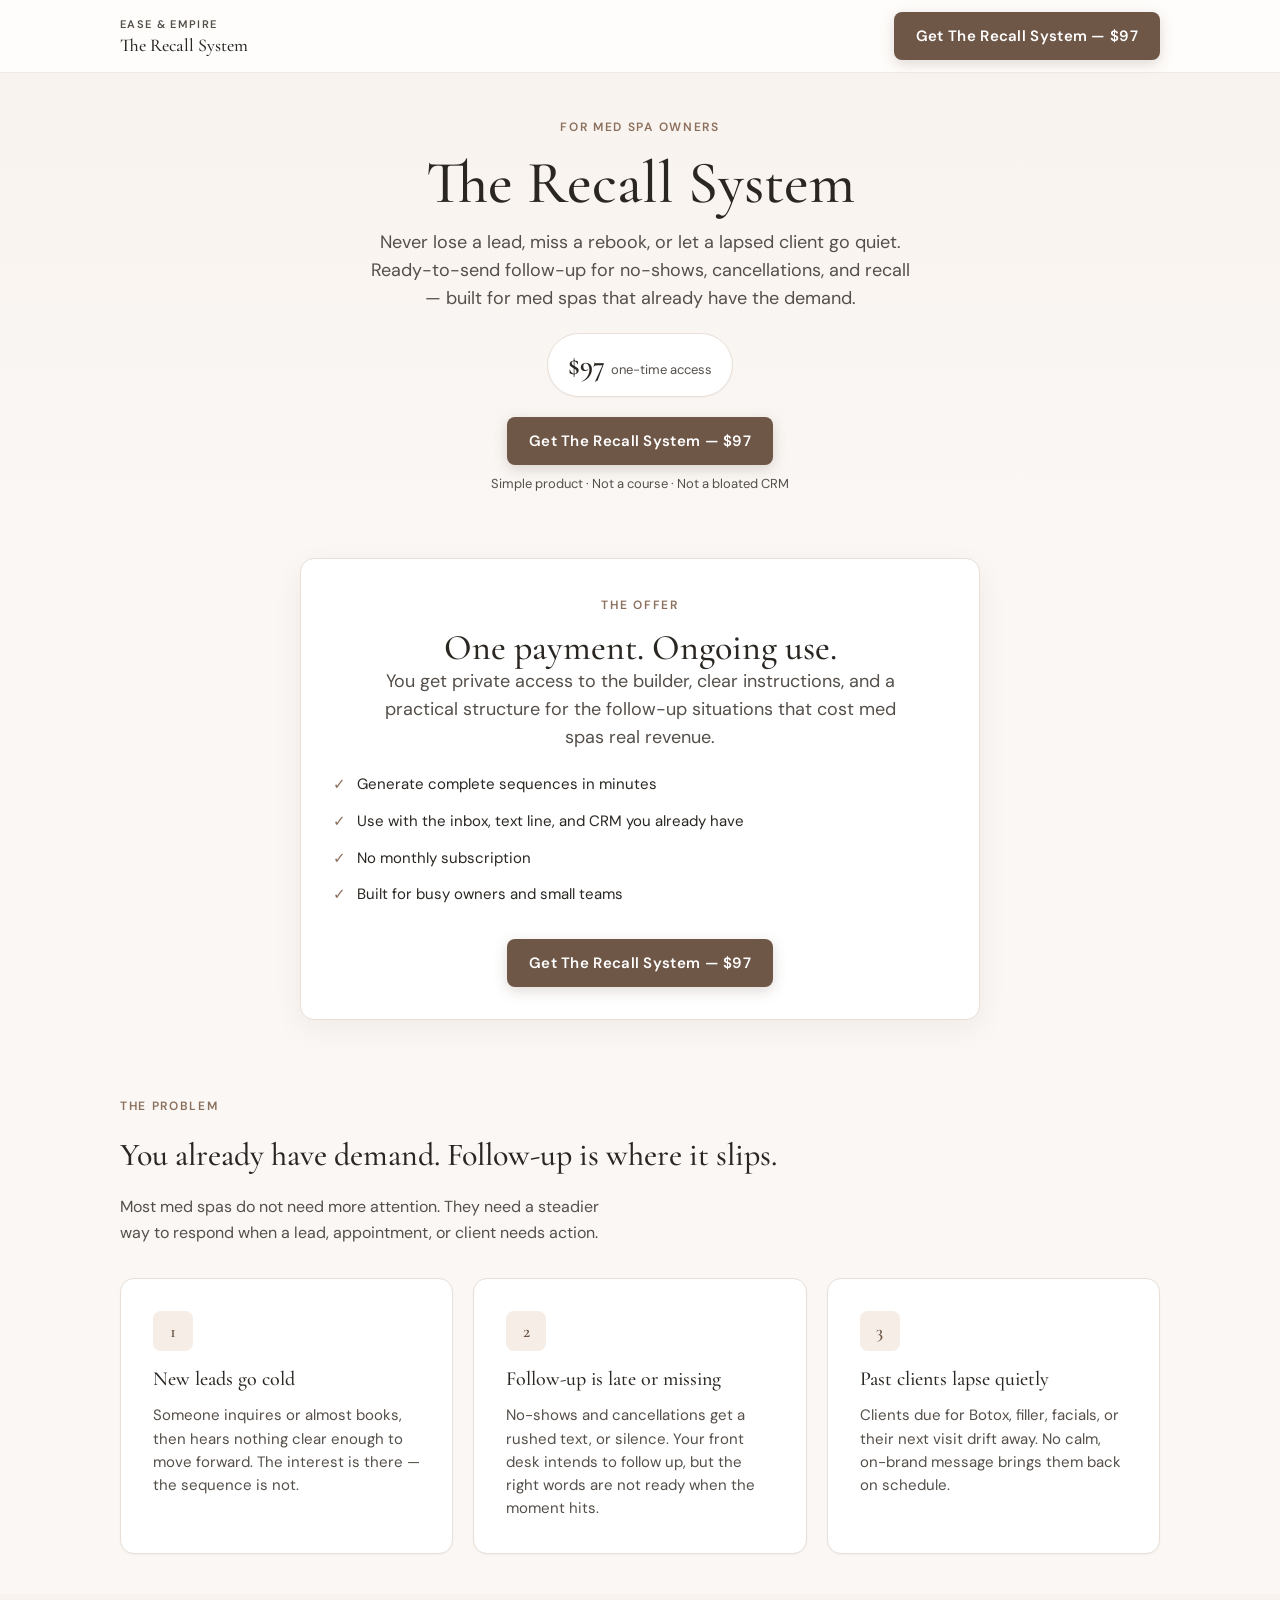
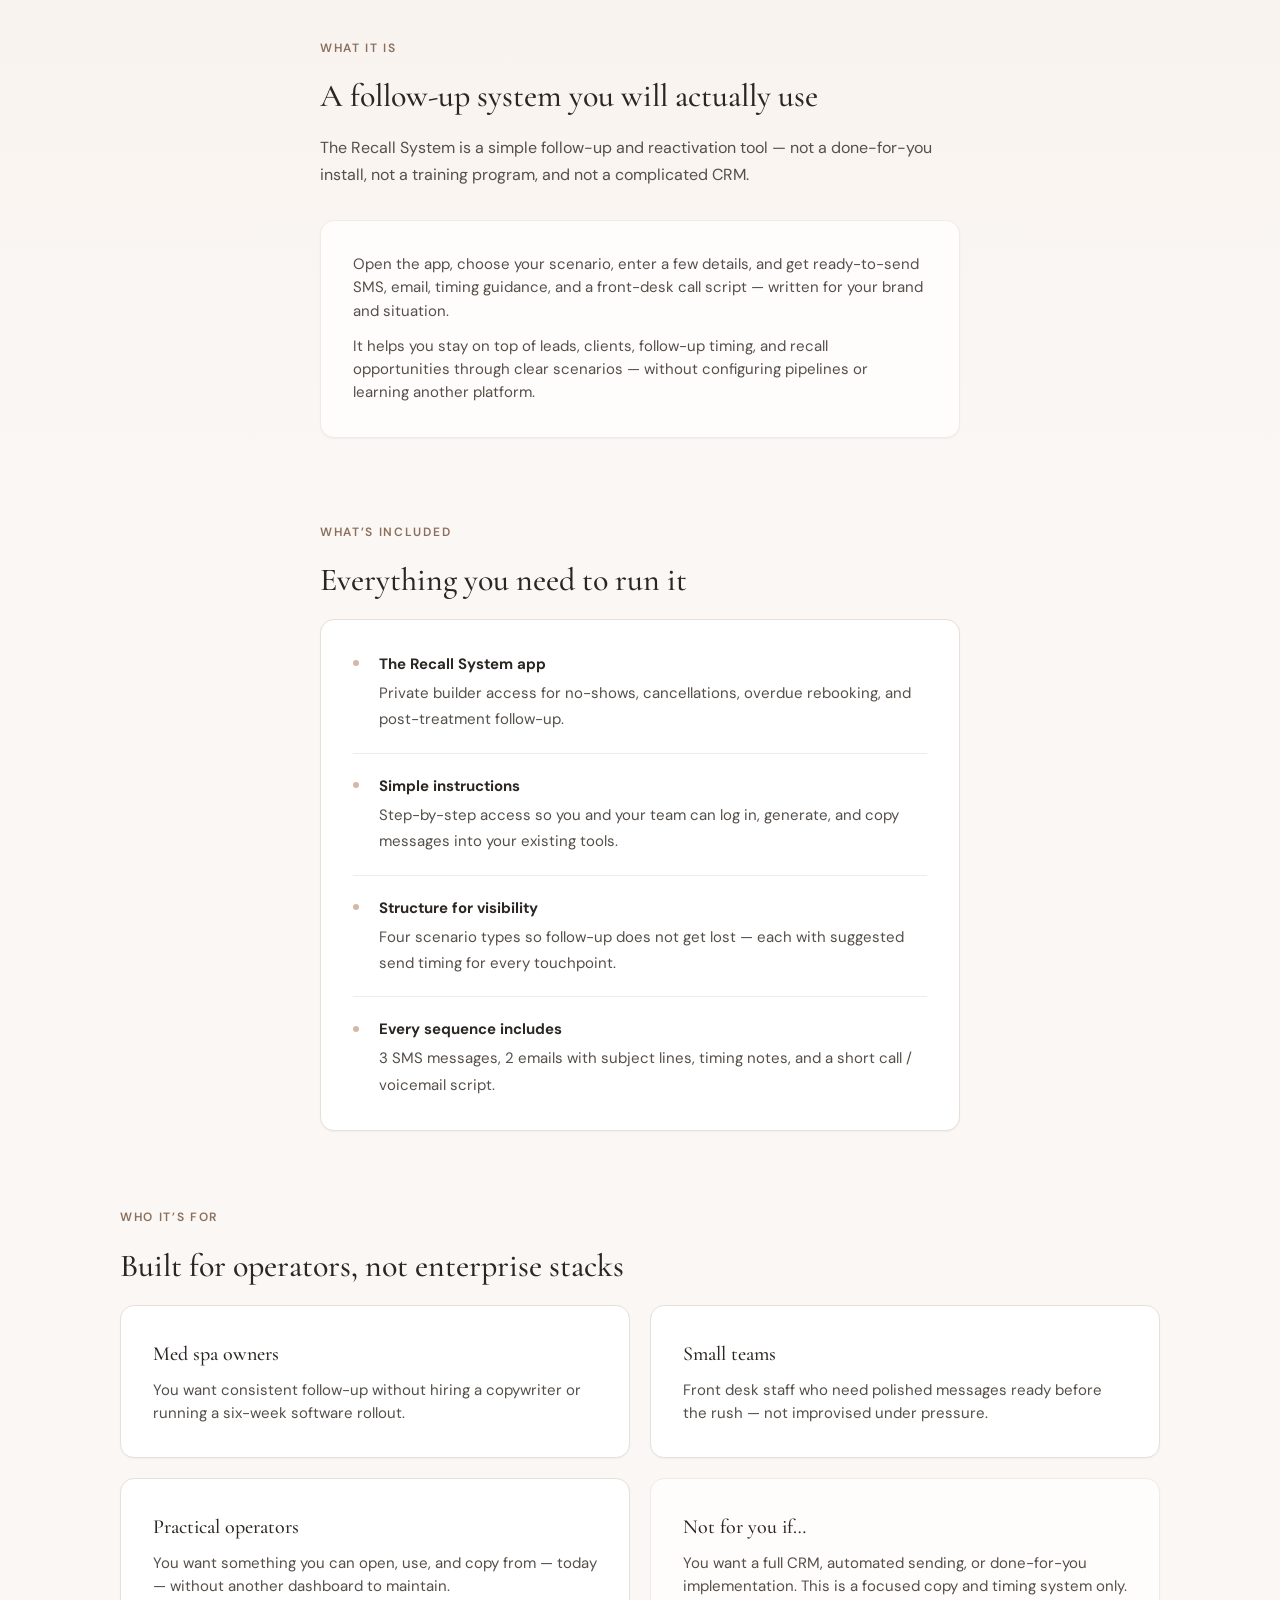
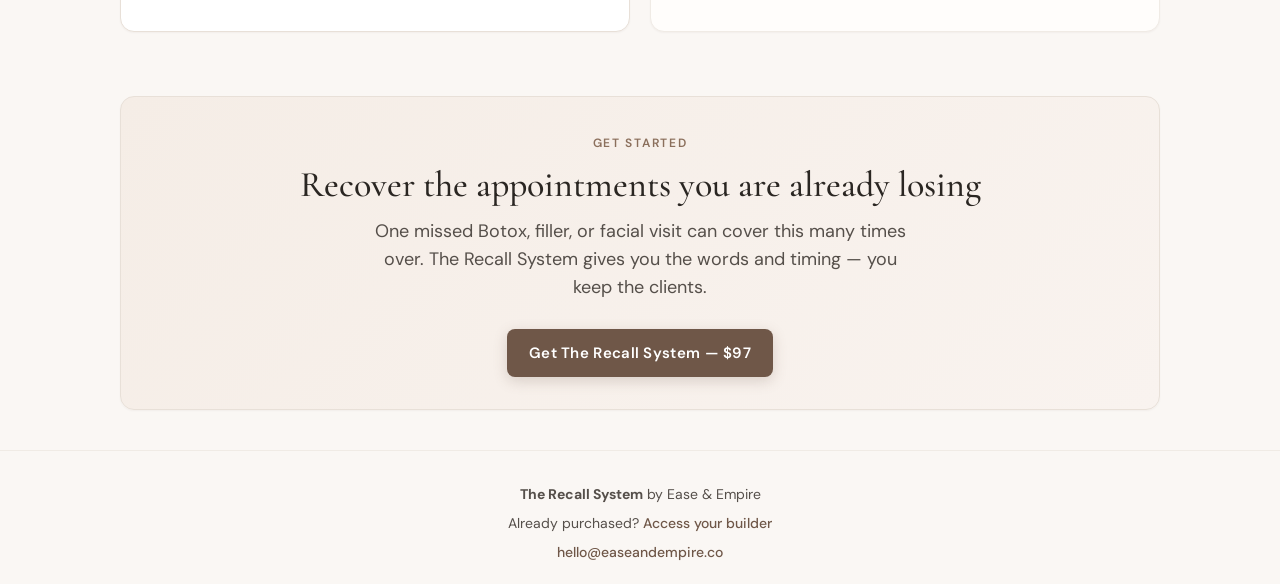
==== index.html @ 907afebf "Initial commit: The Recall System product site. Standalone sales page, thank-you access, and follow-" ====
<!DOCTYPE html>
<html lang="en">
<head>
  <meta charset="UTF-8">
  <meta name="viewport" content="width=device-width, initial-scale=1.0">
  <title>The Recall System — Follow-Up for Med Spas | Ease &amp; Empire</title>
  <meta name="description" content="Never lose a lead, book more appointments, and recall lapsed clients. A simple follow-up system for med spa owners — $97 one-time.">
  <link rel="stylesheet" href="css/recall.css">
</head>
<body>
  <header class="site-header">
    <div class="site-header__inner">
      <a href="index.html" class="site-brand">
        <span class="site-brand__parent">Ease &amp; Empire</span>
        <span class="site-brand__product">The Recall System</span>
      </a>
      <a href="https://buy.stripe.com/7sY4gA5E9abnetA31n5c40f" class="btn btn--primary">Get The Recall System — $97</a>
    </div>
  </header>

  <main>
    <!-- Hero -->
    <section class="hero section--rose">
      <div class="shell hero__inner">
        <p class="eyebrow">For med spa owners</p>
        <h1 class="display display--xl">The Recall System</h1>
        <p class="lead">
          Never lose a lead, miss a rebook, or let a lapsed client go quiet. Ready-to-send follow-up for no-shows, cancellations, and recall — built for med spas that already have the demand.
        </p>
        <div class="offer-badge" aria-label="Price">
          <span class="offer-badge__price">$97</span>
          <span class="offer-badge__term">one-time access</span>
        </div>
        <div class="hero__cta">
          <a href="https://buy.stripe.com/7sY4gA5E9abnetA31n5c40f" class="btn btn--primary">Get The Recall System — $97</a>
          <p class="hero__note">Simple product · Not a course · Not a bloated CRM</p>
        </div>
      </div>
    </section>

    <!-- Offer -->
    <section class="section section--tight" id="offer" aria-labelledby="offer-heading">
      <div class="shell">
        <div class="offer-panel">
          <p class="eyebrow">The offer</p>
          <h2 id="offer-heading" class="display display--lg">One payment. Ongoing use.</h2>
          <p class="lead" style="margin-left: auto; margin-right: auto;">
            You get private access to the builder, clear instructions, and a practical structure for the follow-up situations that cost med spas real revenue.
          </p>
          <ul>
            <li>Generate complete sequences in minutes</li>
            <li>Use with the inbox, text line, and CRM you already have</li>
            <li>No monthly subscription</li>
            <li>Built for busy owners and small teams</li>
          </ul>
          <a href="https://buy.stripe.com/7sY4gA5E9abnetA31n5c40f" class="btn btn--primary offer-panel__cta">Get The Recall System — $97</a>
        </div>
      </div>
    </section>

    <!-- Problem -->
    <section class="section" aria-labelledby="problem-heading">
      <div class="shell">
        <p class="eyebrow">The problem</p>
        <h2 id="problem-heading" class="section-title">You already have demand. Follow-up is where it slips.</h2>
        <p class="section-intro">Most med spas do not need more attention. They need a steadier way to respond when a lead, appointment, or client needs action.</p>
        <div class="card-grid card-grid--3">
          <article class="card">
            <div class="card__icon">1</div>
            <h3>New leads go cold</h3>
            <p>Someone inquires or almost books, then hears nothing clear enough to move forward. The interest is there — the sequence is not.</p>
          </article>
          <article class="card">
            <div class="card__icon">2</div>
            <h3>Follow-up is late or missing</h3>
            <p>No-shows and cancellations get a rushed text, or silence. Your front desk intends to follow up, but the right words are not ready when the moment hits.</p>
          </article>
          <article class="card">
            <div class="card__icon">3</div>
            <h3>Past clients lapse quietly</h3>
            <p>Clients due for Botox, filler, facials, or their next visit drift away. No calm, on-brand message brings them back on schedule.</p>
          </article>
        </div>
      </div>
    </section>

    <!-- What it is -->
    <section class="section section--rose" aria-labelledby="what-heading">
      <div class="shell" style="max-width: var(--content-narrow);">
        <p class="eyebrow">What it is</p>
        <h2 id="what-heading" class="section-title">A follow-up system you will actually use</h2>
        <p class="section-intro" style="max-width: none;">
          The Recall System is a simple follow-up and reactivation tool — not a done-for-you install, not a training program, and not a complicated CRM.
        </p>
        <div class="card card--soft">
          <p class="card__text">Open the app, choose your scenario, enter a few details, and get ready-to-send SMS, email, timing guidance, and a front-desk call script — written for your brand and situation.</p>
          <p class="card__text card__text--muted">It helps you stay on top of leads, clients, follow-up timing, and recall opportunities through clear scenarios — without configuring pipelines or learning another platform.</p>
        </div>
      </div>
    </section>

    <!-- What's included -->
    <section class="section" aria-labelledby="included-heading">
      <div class="shell" style="max-width: var(--content-narrow);">
        <p class="eyebrow">What’s included</p>
        <h2 id="included-heading" class="section-title">Everything you need to run it</h2>
        <div class="card">
          <div class="included-item">
            <span class="included-item__marker" aria-hidden="true"></span>
            <div>
              <strong>The Recall System app</strong>
              <span>Private builder access for no-shows, cancellations, overdue rebooking, and post-treatment follow-up.</span>
            </div>
          </div>
          <div class="included-item">
            <span class="included-item__marker" aria-hidden="true"></span>
            <div>
              <strong>Simple instructions</strong>
              <span>Step-by-step access so you and your team can log in, generate, and copy messages into your existing tools.</span>
            </div>
          </div>
          <div class="included-item">
            <span class="included-item__marker" aria-hidden="true"></span>
            <div>
              <strong>Structure for visibility</strong>
              <span>Four scenario types so follow-up does not get lost — each with suggested send timing for every touchpoint.</span>
            </div>
          </div>
          <div class="included-item">
            <span class="included-item__marker" aria-hidden="true"></span>
            <div>
              <strong>Every sequence includes</strong>
              <span>3 SMS messages, 2 emails with subject lines, timing notes, and a short call / voicemail script.</span>
            </div>
          </div>
        </div>
      </div>
    </section>

    <!-- Who it's for -->
    <section class="section section--tight" aria-labelledby="who-heading">
      <div class="shell">
        <p class="eyebrow">Who it’s for</p>
        <h2 id="who-heading" class="section-title">Built for operators, not enterprise stacks</h2>
        <div class="card-grid card-grid--2">
          <article class="card">
            <h3>Med spa owners</h3>
            <p>You want consistent follow-up without hiring a copywriter or running a six-week software rollout.</p>
          </article>
          <article class="card">
            <h3>Small teams</h3>
            <p>Front desk staff who need polished messages ready before the rush — not improvised under pressure.</p>
          </article>
          <article class="card">
            <h3>Practical operators</h3>
            <p>You want something you can open, use, and copy from — today — without another dashboard to maintain.</p>
          </article>
          <article class="card card--soft">
            <h3>Not for you if…</h3>
            <p>You want a full CRM, automated sending, or done-for-you implementation. This is a focused copy and timing system only.</p>
          </article>
        </div>
      </div>
    </section>

    <!-- CTA -->
    <section class="section section--cta" aria-labelledby="cta-heading">
      <div class="shell">
        <div class="cta-panel">
          <p class="eyebrow">Get started</p>
          <h2 id="cta-heading" class="display display--lg">Recover the appointments you are already losing</h2>
          <p class="lead">
            One missed Botox, filler, or facial visit can cover this many times over. The Recall System gives you the words and timing — you keep the clients.
          </p>
          <a href="https://buy.stripe.com/7sY4gA5E9abnetA31n5c40f" class="btn btn--primary">Get The Recall System — $97</a>
        </div>
      </div>
    </section>
  </main>

  <footer class="site-footer">
    <div class="shell">
      <p><strong>The Recall System</strong> by Ease &amp; Empire</p>
      <p>Already purchased? <a href="thank-you.html">Access your builder</a></p>
      <p><a href="mailto:hello@easeandempire.co">hello@easeandempire.co</a></p>
    </div>
  </footer>
</body>
</html>
---- css/recall.css ----
/* The Recall System — Ease & Empire brand */

@import url("https://fonts.googleapis.com/css2?family=Cormorant+Garamond:ital,wght@0,400;0,500;0,600&family=DM+Sans:opsz,wght@9..40,400;500;600&display=swap");

:root {
  --bg: #faf7f4;
  --bg-elevated: #fffdfb;
  --surface: #ffffff;
  --text: #2a2622;
  --text-muted: #554f4a;
  --border: #e8e0d8;
  --border-soft: #f0ebe5;
  --accent: #8b6f5c;
  --accent-deep: #6f5748;
  --accent-soft: #f5ede6;
  --blush: #d4b8a8;
  --rose-tint: #f9f3ef;
  --error: #9b3b3b;
  --error-bg: #fdf5f5;
  --success: #3d6b4f;
  --font-serif: "Cormorant Garamond", Georgia, ui-serif, serif;
  --font-sans: "DM Sans", system-ui, sans-serif;
  --radius: 14px;
  --radius-sm: 8px;
  --radius-pill: 100px;
  --shadow-sm: 0 1px 2px rgba(42, 38, 34, 0.04);
  --shadow-md: 0 8px 30px rgba(42, 38, 34, 0.06);
  --shadow-lg: 0 20px 50px rgba(42, 38, 34, 0.08);
  --max-width: 1080px;
  --content-narrow: 680px;
  --space-xs: 0.5rem;
  --space-sm: 0.75rem;
  --space-md: 1.25rem;
  --space-lg: 2rem;
  --space-xl: 2.5rem;
  --space-2xl: 3.5rem;
  --btn-shadow: 0 4px 14px rgba(111, 87, 72, 0.22);
  --btn-shadow-hover: 0 6px 18px rgba(111, 87, 72, 0.28);
}

*,
*::before,
*::after {
  box-sizing: border-box;
}

html {
  -webkit-text-size-adjust: 100%;
  scroll-behavior: smooth;
}

body {
  margin: 0;
  font-family: var(--font-sans);
  font-size: 1rem;
  line-height: 1.65;
  color: var(--text);
  background: var(--bg);
  -webkit-font-smoothing: antialiased;
}

img {
  max-width: 100%;
  height: auto;
}

a {
  color: var(--accent-deep);
}

/* Layout */
.shell {
  max-width: var(--max-width);
  margin: 0 auto;
  padding: 0 var(--space-md);
}

.section {
  padding: var(--space-xl) 0;
}

.section--tight {
  padding: var(--space-lg) 0;
}

.section--cta {
  padding: var(--space-lg) 0 var(--space-xl);
}

.section--rose {
  background: linear-gradient(180deg, var(--rose-tint) 0%, var(--bg) 100%);
}

/* Header */
.site-header {
  padding: var(--space-sm) 0;
  border-bottom: 1px solid var(--border-soft);
  background: rgba(255, 253, 251, 0.92);
  backdrop-filter: blur(8px);
  position: sticky;
  top: 0;
  z-index: 100;
}

.site-header__inner {
  max-width: var(--max-width);
  margin: 0 auto;
  padding: 0 var(--space-md);
  display: flex;
  align-items: center;
  justify-content: space-between;
  gap: var(--space-md);
}

.site-brand {
  display: flex;
  flex-direction: column;
  gap: 0.1rem;
  text-decoration: none;
  color: inherit;
}

.site-brand__parent {
  font-size: 0.6875rem;
  font-weight: 600;
  letter-spacing: 0.12em;
  text-transform: uppercase;
  color: var(--text-muted);
}

.site-brand__product {
  font-family: var(--font-serif);
  font-size: 1.125rem;
  font-weight: 500;
  color: var(--text);
  line-height: 1.2;
}

/* Typography */
.eyebrow {
  display: inline-block;
  font-size: 0.75rem;
  font-weight: 600;
  letter-spacing: 0.14em;
  text-transform: uppercase;
  color: var(--accent);
  margin: 0 0 var(--space-sm);
}

.display {
  font-family: var(--font-serif);
  font-weight: 500;
  line-height: 1.12;
  color: var(--text);
  margin: 0;
}

.display--xl {
  font-size: clamp(2.5rem, 6vw, 3.75rem);
}

.display--lg {
  font-size: clamp(1.75rem, 4vw, 2.25rem);
}

.lead {
  font-size: clamp(1.0625rem, 2vw, 1.125rem);
  line-height: 1.55;
  color: var(--text-muted);
  margin: 0;
  max-width: 34rem;
}

.section-title {
  font-family: var(--font-serif);
  font-size: clamp(1.5rem, 3vw, 2rem);
  font-weight: 500;
  margin: 0 0 var(--space-sm);
  color: var(--text);
}

.section-intro {
  font-size: 1rem;
  color: var(--text-muted);
  margin: 0 0 var(--space-lg);
  max-width: 32rem;
}

/* Buttons — one primary size sitewide */
.btn {
  display: inline-flex;
  align-items: center;
  justify-content: center;
  gap: 0.5rem;
  min-height: 48px;
  padding: 0.75rem 1.375rem;
  font-family: var(--font-sans);
  font-size: 0.9375rem;
  font-weight: 600;
  letter-spacing: 0.02em;
  line-height: 1.2;
  text-decoration: none;
  border: none;
  border-radius: var(--radius-sm);
  cursor: pointer;
  transition: transform 0.15s, box-shadow 0.15s, background 0.15s;
  white-space: nowrap;
}

.btn:focus-visible {
  outline: 2px solid var(--accent);
  outline-offset: 3px;
}

.btn--primary {
  background: var(--accent-deep);
  color: #fff;
  box-shadow: var(--btn-shadow);
}

.btn--primary:hover {
  background: #5c483c;
  transform: translateY(-1px);
  box-shadow: var(--btn-shadow-hover);
}

.btn--secondary {
  background: var(--surface);
  color: var(--text);
  border: 1px solid var(--border);
}

.btn--secondary:hover {
  background: var(--accent-soft);
  border-color: var(--blush);
}

.btn--ghost {
  background: transparent;
  color: var(--accent-deep);
  border: 1px solid var(--border);
  min-height: 40px;
  padding: 0.5rem 1rem;
  font-size: 0.8125rem;
  font-weight: 500;
}

.btn--ghost:hover {
  background: var(--accent-soft);
}

.btn--ghost.is-copied,
.btn--ghost.copied {
  color: var(--success);
  border-color: #b8d4c4;
  background: #f4faf6;
}

/* Cards */
.card {
  background: var(--surface);
  border: 1px solid var(--border);
  border-radius: var(--radius);
  padding: var(--space-lg);
  box-shadow: var(--shadow-sm);
}

.card--soft {
  background: var(--bg-elevated);
  border-color: var(--border-soft);
}

.card-grid {
  display: grid;
  gap: var(--space-md);
}

@media (min-width: 720px) {
  .card-grid--2 {
    grid-template-columns: repeat(2, 1fr);
  }

  .card-grid--3 {
    grid-template-columns: repeat(3, 1fr);
  }
}

.card__icon {
  width: 2.5rem;
  height: 2.5rem;
  border-radius: var(--radius-sm);
  background: var(--accent-soft);
  color: var(--accent-deep);
  display: flex;
  align-items: center;
  justify-content: center;
  font-family: var(--font-serif);
  font-size: 1.125rem;
  font-weight: 600;
  margin-bottom: var(--space-sm);
}

.card h3 {
  font-family: var(--font-serif);
  font-size: 1.25rem;
  font-weight: 500;
  margin: 0 0 var(--space-xs);
}

.card p,
.card__text {
  margin: 0;
  font-size: 0.9375rem;
  color: var(--text-muted);
  line-height: 1.55;
}

.card__text {
  color: var(--text);
}

.card__text--muted {
  color: var(--text-muted);
  margin-top: var(--space-sm);
}

.card__text + .card__text--muted {
  margin-top: var(--space-sm);
}

/* Hero */
.hero {
  padding: var(--space-xl) 0 var(--space-lg);
  text-align: center;
}

.hero__inner {
  max-width: 44rem;
  margin: 0 auto;
}

.hero .lead {
  margin: var(--space-sm) auto 0;
}

.hero__cta {
  margin-top: var(--space-md);
  display: flex;
  flex-direction: column;
  align-items: center;
  gap: 0.5rem;
}

.hero__note {
  font-size: 0.8125rem;
  color: var(--text-muted);
  margin: 0;
}

/* Offer badge */
.offer-badge {
  display: inline-flex;
  align-items: baseline;
  gap: 0.35rem;
  margin: var(--space-md) 0 0;
  padding: 0.5rem 1.25rem;
  background: var(--surface);
  border: 1px solid var(--border);
  border-radius: var(--radius-pill);
  box-shadow: var(--shadow-sm);
}

.offer-badge__price {
  font-family: var(--font-serif);
  font-size: 1.75rem;
  font-weight: 600;
  color: var(--text);
}

.offer-badge__term {
  font-size: 0.8125rem;
  color: var(--text-muted);
}

/* Offer section */
.offer-panel {
  max-width: var(--content-narrow);
  margin: 0 auto;
  text-align: center;
  padding: var(--space-lg);
  background: var(--surface);
  border: 1px solid var(--border);
  border-radius: var(--radius);
  box-shadow: var(--shadow-md);
}

.offer-panel ul {
  list-style: none;
  margin: var(--space-md) 0 0;
  padding: 0;
  text-align: left;
}

.offer-panel li {
  position: relative;
  padding-left: 1.5rem;
  margin-bottom: var(--space-sm);
  font-size: 0.9375rem;
  color: var(--text);
}

.offer-panel li::before {
  content: "✓";
  position: absolute;
  left: 0;
  color: var(--accent);
  font-weight: 600;
}

.offer-panel__cta {
  margin-top: var(--space-md);
}

/* Included list */
.included-item {
  display: flex;
  gap: var(--space-md);
  padding: var(--space-md) 0;
  border-bottom: 1px solid var(--border-soft);
}

.included-item:last-child {
  border-bottom: none;
  padding-bottom: 0;
}

.included-item:first-child {
  padding-top: 0;
}

.included-item__marker {
  flex-shrink: 0;
  width: 6px;
  height: 6px;
  margin-top: 0.55em;
  border-radius: 50%;
  background: var(--blush);
}

.included-item strong {
  display: block;
  font-size: 0.9375rem;
  margin-bottom: 0.2rem;
}

.included-item span {
  font-size: 0.9375rem;
  color: var(--text-muted);
  line-height: 1.55;
}

/* CTA block */
.cta-panel {
  text-align: center;
  padding: var(--space-lg) var(--space-md);
  background: linear-gradient(135deg, var(--accent-soft) 0%, var(--rose-tint) 100%);
  border: 1px solid var(--border);
  border-radius: var(--radius);
  box-shadow: var(--shadow-sm);
}

.cta-panel .lead {
  margin: var(--space-sm) auto var(--space-md);
}

.cta-panel .btn--primary {
  margin-top: var(--space-xs);
}

/* Thank-you */
.page-narrow {
  max-width: var(--content-narrow);
  margin: 0 auto;
  padding: var(--space-lg) var(--space-md) var(--space-xl);
}

.thank-hero {
  text-align: center;
  margin-bottom: var(--space-lg);
}

.copy-row {
  display: flex;
  flex-wrap: wrap;
  align-items: center;
  gap: var(--space-sm);
  padding: var(--space-md);
  background: var(--bg);
  border: 1px solid var(--border);
  border-radius: var(--radius-sm);
  margin: var(--space-sm) 0;
}

.copy-row__value {
  flex: 1;
  min-width: 0;
  margin: 0;
  font-size: 0.9375rem;
  font-weight: 500;
  word-break: break-all;
}

.copy-row__value--mono {
  font-family: ui-monospace, Menlo, monospace;
  letter-spacing: 0.03em;
}

.steps {
  margin: 0;
  padding-left: 1.25rem;
}

.steps li {
  margin-bottom: var(--space-sm);
  font-size: 0.9375rem;
  color: var(--text);
}

/* Footer */
.site-footer {
  padding: var(--space-lg) 0 var(--space-md);
  border-top: 1px solid var(--border-soft);
  text-align: center;
  font-size: 0.875rem;
  color: var(--text-muted);
}

.site-footer p {
  margin: 0 0 0.35rem;
}

.site-footer p:last-child {
  margin-bottom: 0;
}

.site-footer a {
  color: var(--accent-deep);
  font-weight: 500;
  text-decoration: none;
}

.site-footer a:hover {
  text-decoration: underline;
}

.hidden {
  display: none !important;
}

@media (max-width: 520px) {
  .site-header__inner {
    flex-wrap: wrap;
  }

  .site-header .btn--primary {
    width: 100%;
    white-space: normal;
    text-align: center;
  }
}

.visually-hidden {
  position: absolute;
  width: 1px;
  height: 1px;
  padding: 0;
  margin: -1px;
  overflow: hidden;
  clip: rect(0, 0, 0, 0);
  white-space: nowrap;
  border: 0;
}
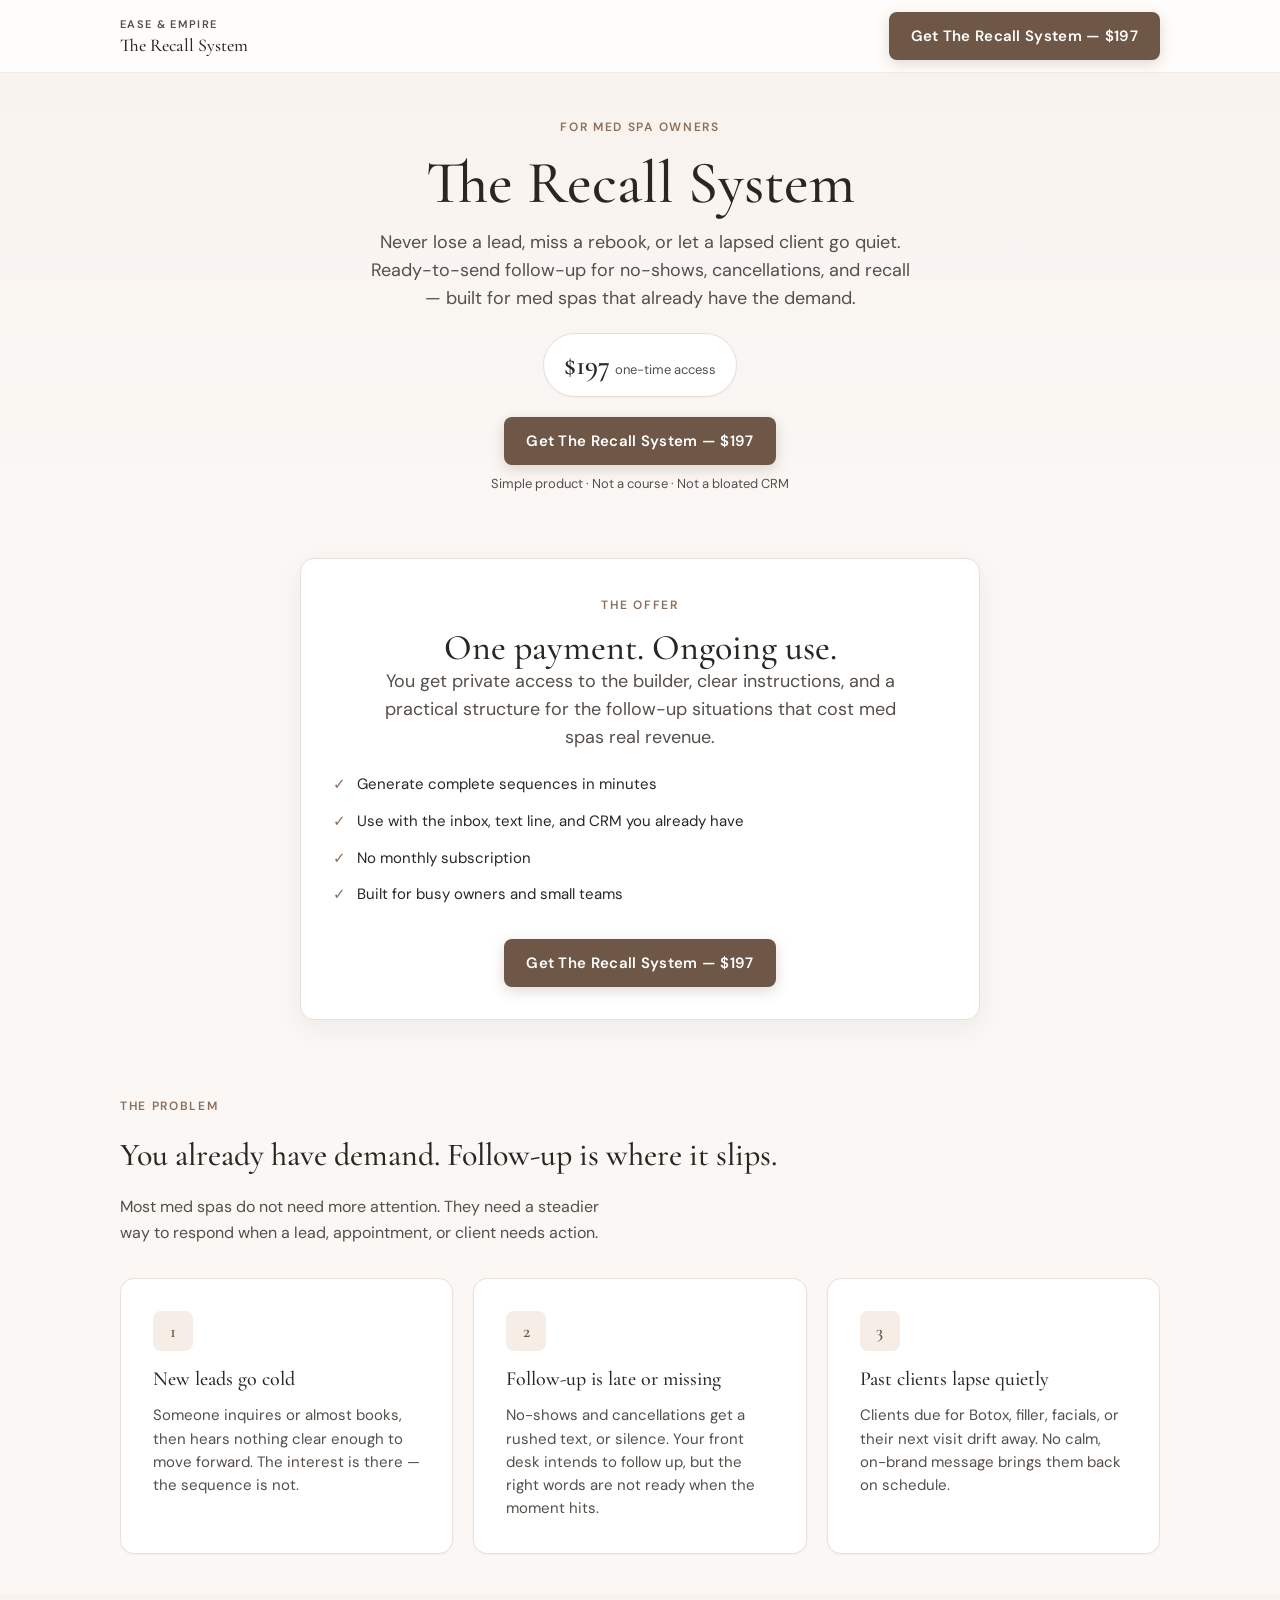
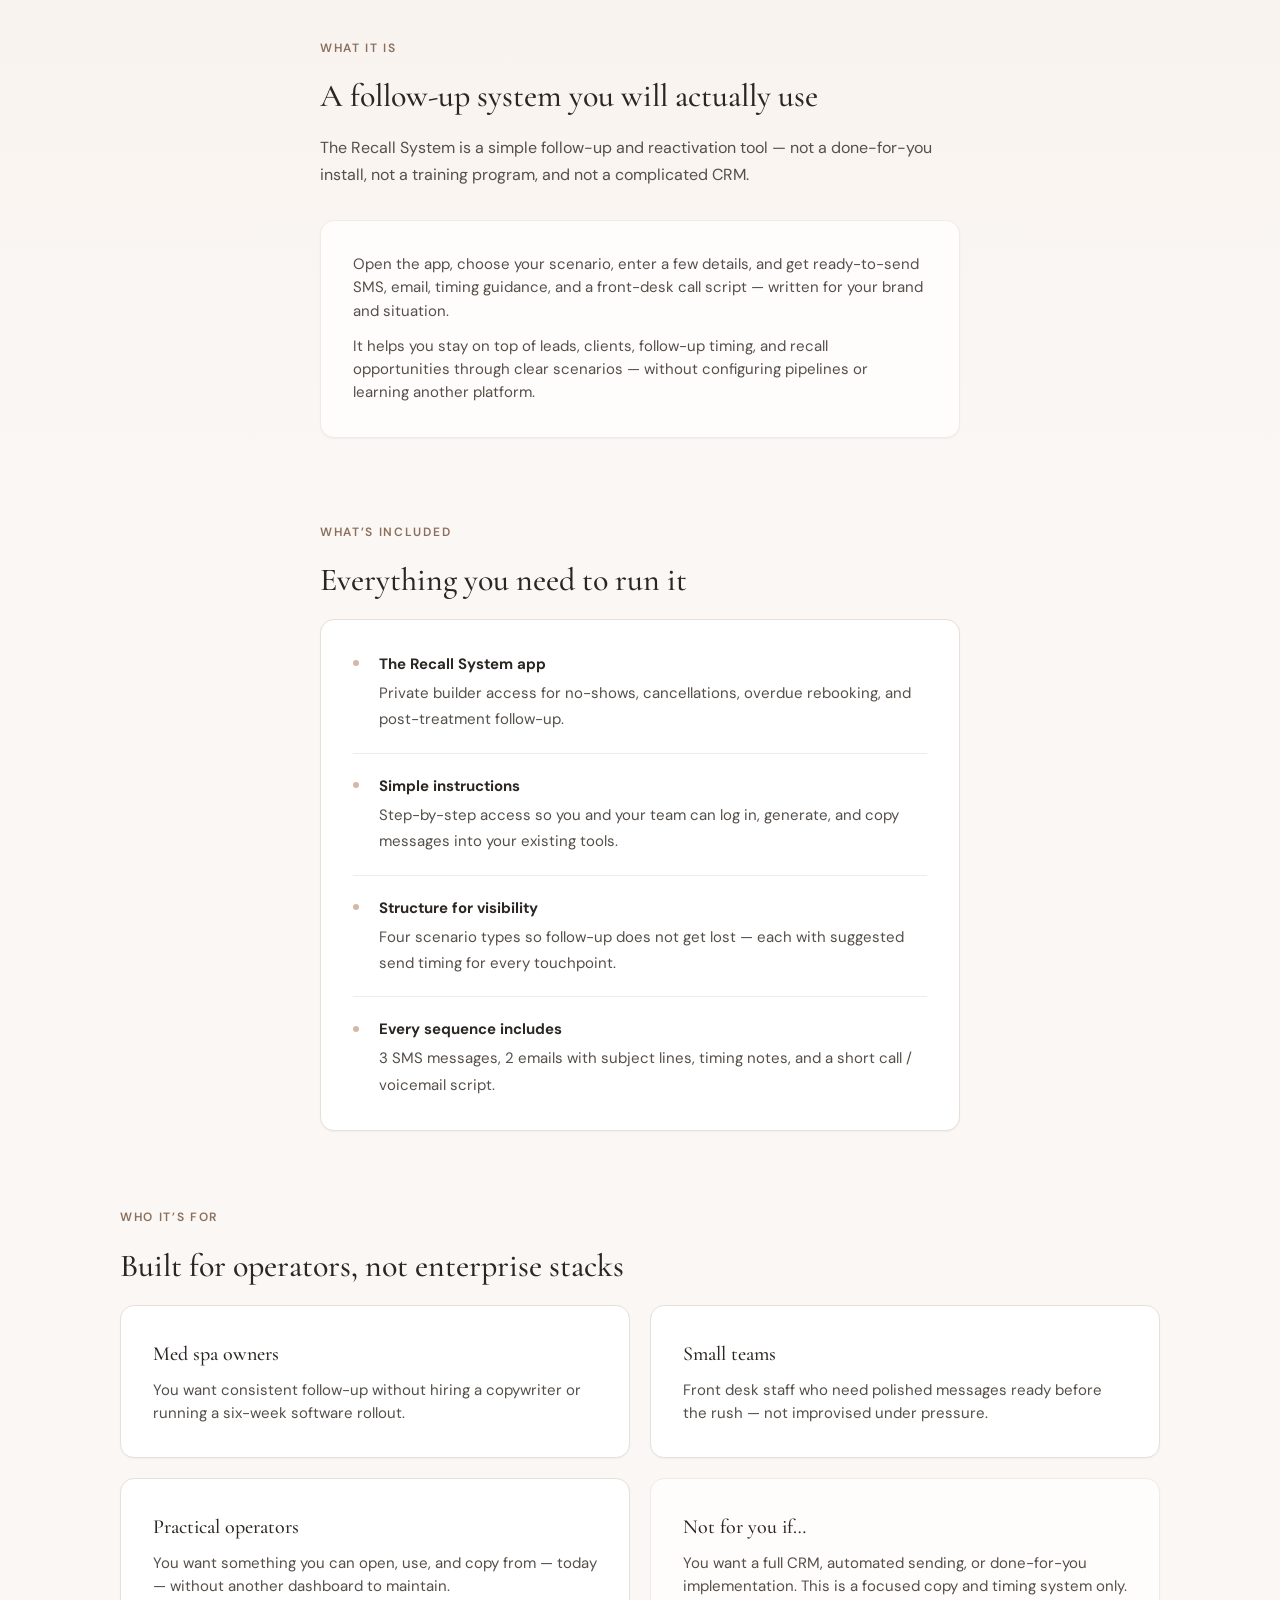
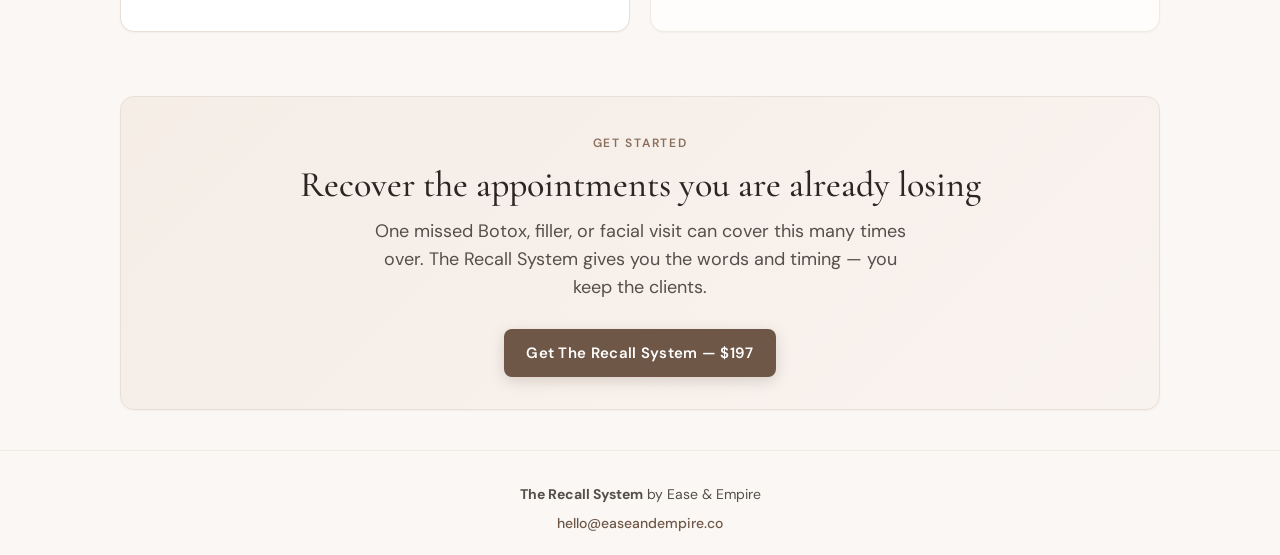
==== commit 5600dad7: "Update index.html" ====
--- a/index.html
+++ b/index.html
@@ -4,7 +4,7 @@
   <meta charset="UTF-8">
   <meta name="viewport" content="width=device-width, initial-scale=1.0">
   <title>The Recall System — Follow-Up for Med Spas | Ease &amp; Empire</title>
-  <meta name="description" content="Never lose a lead, book more appointments, and recall lapsed clients. A simple follow-up system for med spa owners — $97 one-time.">
+  <meta name="description" content="Never lose a lead, book more appointments, and recall lapsed clients. A simple follow-up system for med spa owners — $197 one-time.">
   <link rel="stylesheet" href="css/recall.css">
 </head>
 <body>
@@ -14,7 +14,7 @@
         <span class="site-brand__parent">Ease &amp; Empire</span>
         <span class="site-brand__product">The Recall System</span>
       </a>
-      <a href="https://buy.stripe.com/7sY4gA5E9abnetA31n5c40f" class="btn btn--primary">Get The Recall System — $97</a>
+      <a href="https://buy.stripe.com/7sY4gA5E9abnetA31n5c40f" class="btn btn--primary">Get The Recall System — $197</a>
     </div>
   </header>
 
@@ -28,11 +28,11 @@
           Never lose a lead, miss a rebook, or let a lapsed client go quiet. Ready-to-send follow-up for no-shows, cancellations, and recall — built for med spas that already have the demand.
         </p>
         <div class="offer-badge" aria-label="Price">
-          <span class="offer-badge__price">$97</span>
+          <span class="offer-badge__price">$197</span>
           <span class="offer-badge__term">one-time access</span>
         </div>
         <div class="hero__cta">
-          <a href="https://buy.stripe.com/7sY4gA5E9abnetA31n5c40f" class="btn btn--primary">Get The Recall System — $97</a>
+          <a href="https://buy.stripe.com/7sY4gA5E9abnetA31n5c40f" class="btn btn--primary">Get The Recall System — $197</a>
           <p class="hero__note">Simple product · Not a course · Not a bloated CRM</p>
         </div>
       </div>
@@ -53,7 +53,7 @@
             <li>No monthly subscription</li>
             <li>Built for busy owners and small teams</li>
           </ul>
-          <a href="https://buy.stripe.com/7sY4gA5E9abnetA31n5c40f" class="btn btn--primary offer-panel__cta">Get The Recall System — $97</a>
+          <a href="https://buy.stripe.com/7sY4gA5E9abnetA31n5c40f" class="btn btn--primary offer-panel__cta">Get The Recall System — $197</a>
         </div>
       </div>
     </section>
@@ -172,7 +172,7 @@
           <p class="lead">
             One missed Botox, filler, or facial visit can cover this many times over. The Recall System gives you the words and timing — you keep the clients.
           </p>
-          <a href="https://buy.stripe.com/7sY4gA5E9abnetA31n5c40f" class="btn btn--primary">Get The Recall System — $97</a>
+          <a href="https://buy.stripe.com/7sY4gA5E9abnetA31n5c40f" class="btn btn--primary">Get The Recall System — $197</a>
         </div>
       </div>
     </section>
@@ -181,7 +181,6 @@
   <footer class="site-footer">
     <div class="shell">
       <p><strong>The Recall System</strong> by Ease &amp; Empire</p>
-      <p>Already purchased? <a href="thank-you.html">Access your builder</a></p>
       <p><a href="mailto:hello@easeandempire.co">hello@easeandempire.co</a></p>
     </div>
   </footer>
